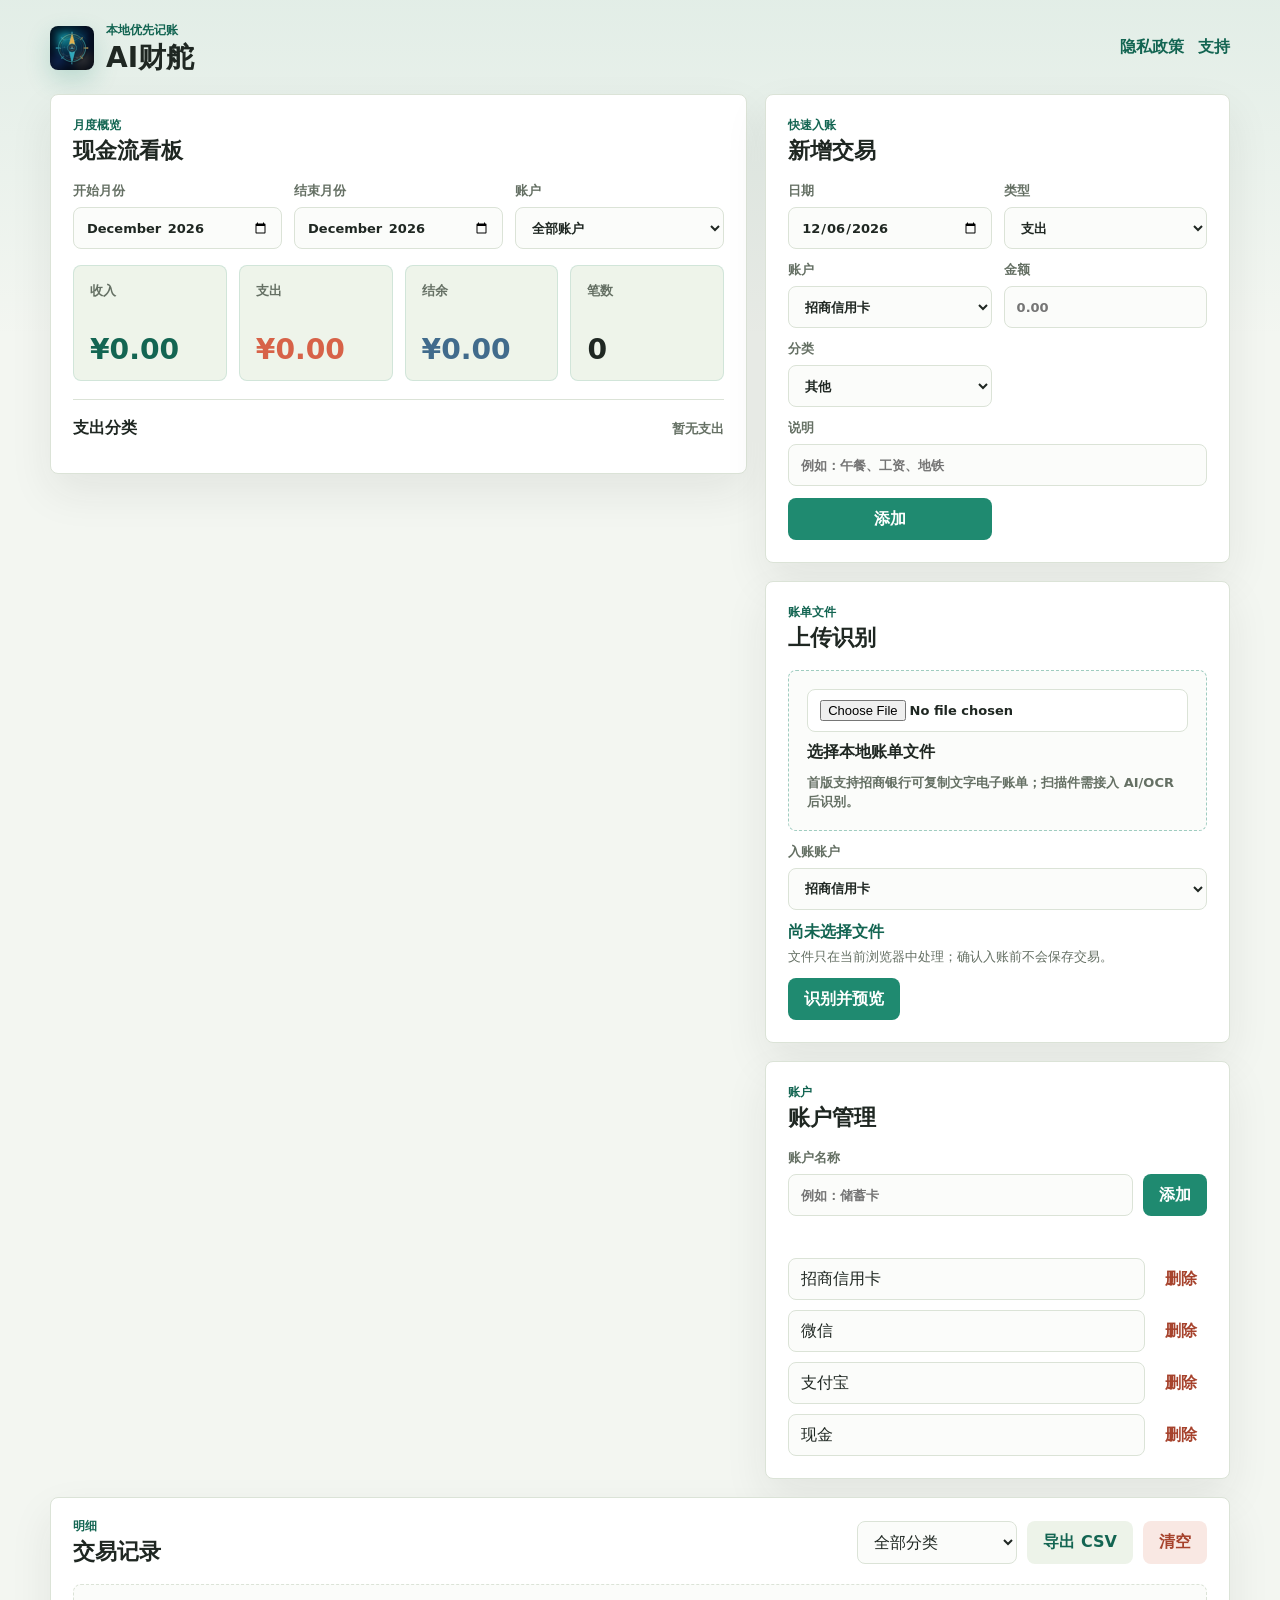
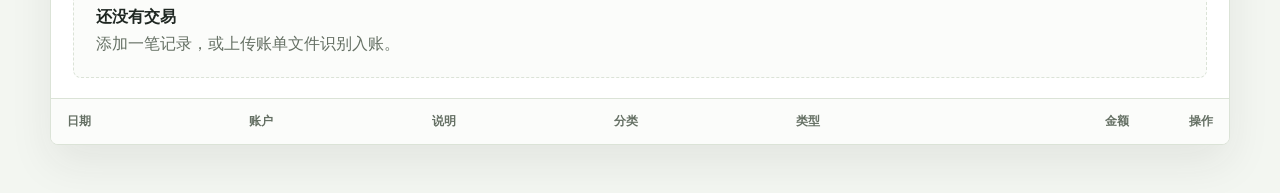
==== index.html @ 0c3d9a31 "Refine dashboard filters" ====
<!DOCTYPE html>
<html lang="zh-CN">
<head>
  <meta charset="utf-8" />
  <meta name="viewport" content="width=device-width, initial-scale=1" />
  <meta name="theme-color" content="#1f8a70" />
  <meta
    name="description"
    content="AI财舵 Web 试用版，本地优先的个人记账工具。"
  />
  <link rel="manifest" href="manifest.webmanifest" />
  <link rel="icon" href="assets/icons/icon-192.png" />
  <link rel="apple-touch-icon" href="assets/icons/icon-192.png" />
  <link rel="stylesheet" href="assets/styles.css" />
  <title>AI财舵</title>
</head>
<body>
  <div class="app-shell">
    <header class="topbar">
      <div class="brand">
        <img src="assets/icons/icon-192.png" width="44" height="44" alt="" />
        <div>
          <p class="eyebrow">本地优先记账</p>
          <h1>AI财舵</h1>
        </div>
      </div>
      <nav class="top-links" aria-label="公开页面">
        <a href="privacy.html">隐私政策</a>
        <a href="support.html">支持</a>
      </nav>
    </header>

    <main class="workspace">
      <section class="overview-panel" aria-labelledby="overview-title">
        <div class="panel-heading">
          <div>
            <p class="eyebrow">月度概览</p>
            <h2 id="overview-title">现金流看板</h2>
          </div>
        </div>

        <div class="dashboard-filters" aria-label="看板筛选">
          <label class="month-control">
            <span>开始月份</span>
            <input id="startMonthInput" type="month" />
          </label>
          <label class="month-control">
            <span>结束月份</span>
            <input id="endMonthInput" type="month" />
          </label>
          <label class="account-filter-control">
            <span>账户</span>
            <select id="accountFilterInput" aria-label="筛选账户"></select>
          </label>
        </div>

        <div class="metric-grid">
          <article class="metric metric-income">
            <span>收入</span>
            <strong id="incomeTotal">¥0.00</strong>
          </article>
          <article class="metric metric-expense">
            <span>支出</span>
            <strong id="expenseTotal">¥0.00</strong>
          </article>
          <article class="metric metric-balance">
            <span>结余</span>
            <strong id="balanceTotal">¥0.00</strong>
          </article>
          <article class="metric">
            <span>笔数</span>
            <strong id="transactionCount">0</strong>
          </article>
        </div>

        <div class="category-panel">
          <div class="section-heading">
            <h3>支出分类</h3>
            <span id="categoryHint">暂无支出</span>
          </div>
          <div id="categoryBars" class="category-bars" aria-live="polite"></div>
        </div>
      </section>

      <section class="entry-panel" aria-labelledby="entry-title">
        <div class="section-heading">
          <div>
            <p class="eyebrow">快速入账</p>
            <h2 id="entry-title">新增交易</h2>
          </div>
        </div>

        <form id="entryForm" class="entry-form">
          <label>
            <span>日期</span>
            <input id="dateInput" name="date" type="date" required />
          </label>
          <label>
            <span>类型</span>
            <select id="directionInput" name="direction" required>
              <option value="expense">支出</option>
              <option value="income">收入</option>
            </select>
          </label>
          <label>
            <span>账户</span>
            <select id="accountInput" name="account"></select>
          </label>
          <label>
            <span>金额</span>
            <input
              id="amountInput"
              name="amount"
              type="number"
              min="0.01"
              step="0.01"
              inputmode="decimal"
              placeholder="0.00"
              required
            />
          </label>
          <label>
            <span>分类</span>
            <select id="categoryInput" name="category" required></select>
          </label>
          <label class="span-2">
            <span>说明</span>
            <input
              id="descriptionInput"
              name="description"
              type="text"
              maxlength="40"
              placeholder="例如：午餐、工资、地铁"
              required
            />
          </label>
          <button class="primary-button" type="submit">添加</button>
        </form>
      </section>

      <section class="import-panel" aria-labelledby="import-title">
        <div class="section-heading">
          <div>
            <p class="eyebrow">账单文件</p>
            <h2 id="import-title">上传识别</h2>
          </div>
        </div>

        <label class="file-drop" for="fileInput">
          <input
            id="fileInput"
            type="file"
            accept=".pdf,.txt,.csv,.tsv,.ofx,.qfx,application/pdf,text/plain,text/csv"
          />
          <span class="file-drop-title">选择本地账单文件</span>
          <span class="file-drop-subtitle">首版支持招商银行可复制文字电子账单；扫描件需接入 AI/OCR 后识别。</span>
        </label>

        <label class="import-account-control">
          <span>入账账户</span>
          <select id="importAccountInput" name="importAccount"></select>
        </label>

        <div class="file-meta">
          <strong id="fileName">尚未选择文件</strong>
          <span>文件只在当前浏览器中处理；确认入账前不会保存交易。</span>
        </div>

        <div class="action-row">
          <button id="importButton" class="primary-button" type="button">识别并预览</button>
          <span id="importStatus" role="status" aria-live="polite"></span>
        </div>

        <div id="pendingPanel" class="pending-panel is-hidden">
          <div class="section-heading pending-heading">
            <div>
              <p class="eyebrow">待确认</p>
              <h3>识别结果</h3>
            </div>
            <span id="pendingCount">0 笔</span>
          </div>
          <div class="table-wrap pending-table">
            <table>
              <thead>
                <tr>
                  <th>日期</th>
                  <th>说明</th>
                  <th>分类</th>
                  <th class="amount-cell">金额</th>
                  <th class="action-cell">操作</th>
                </tr>
              </thead>
              <tbody id="pendingRows"></tbody>
            </table>
          </div>
          <div class="action-row">
            <button id="confirmImportButton" class="primary-button" type="button">确认入账</button>
            <button id="discardImportButton" class="ghost-button" type="button">放弃本次结果</button>
          </div>
        </div>
      </section>

      <section class="accounts-panel" aria-labelledby="accounts-title">
        <div class="section-heading">
          <div>
            <p class="eyebrow">账户</p>
            <h2 id="accounts-title">账户管理</h2>
          </div>
        </div>

        <form id="accountForm" class="account-form">
          <label>
            <span>账户名称</span>
            <input
              id="accountNameInput"
              name="accountName"
              type="text"
              maxlength="24"
              placeholder="例如：储蓄卡"
            />
          </label>
          <button class="primary-button" type="submit">添加</button>
        </form>

        <p id="accountStatus" class="inline-status" role="status" aria-live="polite"></p>
        <div id="accountList" class="account-list"></div>
      </section>

      <section class="transactions-panel" aria-labelledby="transactions-title">
        <div class="section-heading transactions-heading">
          <div>
            <p class="eyebrow">明细</p>
            <h2 id="transactions-title">交易记录</h2>
          </div>
          <div class="toolbar">
            <select id="categoryFilter" aria-label="筛选分类"></select>
            <button id="exportButton" class="ghost-button" type="button">导出 CSV</button>
            <button id="clearButton" class="danger-button" type="button">清空</button>
          </div>
        </div>
        <div id="emptyState" class="empty-state">
          <strong>还没有交易</strong>
          <span>添加一笔记录，或上传账单文件识别入账。</span>
        </div>
        <div class="table-wrap">
          <table>
            <thead>
              <tr>
                <th>日期</th>
                <th>账户</th>
                <th>说明</th>
                <th>分类</th>
                <th>类型</th>
                <th class="amount-cell">金额</th>
                <th class="action-cell">操作</th>
              </tr>
            </thead>
            <tbody id="transactionRows"></tbody>
          </table>
        </div>
      </section>
    </main>
  </div>

  <script type="module" src="assets/app.js"></script>
</body>
</html>
---- assets/styles.css ----
:root {
  color-scheme: light;
  --bg: #f3f6f1;
  --surface: #ffffff;
  --surface-strong: #eef4ea;
  --ink: #1f2722;
  --muted: #657064;
  --line: #dbe3d7;
  --green: #1f8a70;
  --green-dark: #136552;
  --coral: #d76248;
  --amber: #f2b84b;
  --blue: #416b8c;
  --shadow: 0 18px 44px rgba(32, 42, 37, 0.08);
}

* {
  box-sizing: border-box;
}

body {
  margin: 0;
  min-width: 320px;
  font-family:
    Inter, ui-sans-serif, system-ui, -apple-system, BlinkMacSystemFont,
    "Segoe UI", sans-serif;
  color: var(--ink);
  background:
    linear-gradient(180deg, rgba(31, 138, 112, 0.08), transparent 340px),
    var(--bg);
}

button,
input,
select,
textarea {
  font: inherit;
}

button {
  min-height: 42px;
  border: 0;
  border-radius: 8px;
  padding: 0 16px;
  cursor: pointer;
  font-weight: 700;
}

button:disabled {
  cursor: not-allowed;
  opacity: 0.58;
}

button:focus-visible,
input:focus-visible,
select:focus-visible,
textarea:focus-visible,
a:focus-visible {
  outline: 3px solid rgba(31, 138, 112, 0.28);
  outline-offset: 2px;
}

a {
  color: var(--green-dark);
  font-weight: 700;
  text-decoration: none;
}

a:hover {
  text-decoration: underline;
}

.app-shell {
  width: min(1180px, calc(100% - 32px));
  margin: 0 auto;
  padding: 22px 0 48px;
}

.topbar {
  display: flex;
  align-items: center;
  justify-content: space-between;
  gap: 20px;
  margin-bottom: 20px;
}

.brand {
  display: flex;
  align-items: center;
  gap: 12px;
}

.brand img {
  border-radius: 8px;
  box-shadow: 0 10px 24px rgba(31, 138, 112, 0.22);
}

.brand h1,
.panel-heading h2,
.section-heading h2,
.section-heading h3 {
  margin: 0;
  letter-spacing: 0;
}

.brand h1 {
  font-size: 28px;
  line-height: 1.1;
}

.eyebrow {
  margin: 0 0 4px;
  color: var(--green-dark);
  font-size: 12px;
  font-weight: 800;
  letter-spacing: 0;
}

.top-links {
  display: flex;
  gap: 14px;
  align-items: center;
  white-space: nowrap;
}

.workspace {
  display: grid;
  grid-template-columns: minmax(0, 1.2fr) minmax(320px, 0.8fr);
  gap: 18px;
  align-items: start;
}

.overview-panel,
.entry-panel,
.import-panel,
.transactions-panel {
  background: var(--surface);
  border: 1px solid var(--line);
  border-radius: 8px;
  box-shadow: var(--shadow);
}

.overview-panel,
.entry-panel,
.import-panel {
  padding: 22px;
}

.overview-panel {
  grid-column: 1;
}

.entry-panel {
  grid-column: 2;
}

.import-panel {
  grid-column: 2;
}

.accounts-panel {
  grid-column: 2;
  padding: 22px;
  background: var(--surface);
  border: 1px solid var(--line);
  border-radius: 8px;
  box-shadow: var(--shadow);
}

.transactions-panel {
  grid-column: 1 / -1;
  overflow: hidden;
}

.panel-heading,
.section-heading,
.transactions-heading {
  display: flex;
  align-items: center;
  justify-content: space-between;
  gap: 16px;
  margin-bottom: 18px;
}

.panel-heading h2,
.section-heading h2 {
  font-size: 22px;
  line-height: 1.2;
}

.section-heading h3 {
  font-size: 16px;
}

.month-control,
label {
  display: grid;
  gap: 7px;
  color: var(--muted);
  font-size: 13px;
  font-weight: 700;
}

input,
select,
textarea {
  width: 100%;
  min-height: 42px;
  border: 1px solid var(--line);
  border-radius: 8px;
  background: #fbfcfa;
  color: var(--ink);
  padding: 10px 12px;
}

.dashboard-filters {
  display: grid;
  grid-template-columns: repeat(3, minmax(0, 1fr));
  gap: 12px;
  margin-bottom: 16px;
}

.account-filter-control {
  display: grid;
  gap: 7px;
  color: var(--muted);
  font-size: 13px;
  font-weight: 700;
}

textarea {
  min-height: 168px;
  resize: vertical;
  line-height: 1.6;
}

.file-drop {
  display: grid;
  gap: 10px;
  padding: 18px;
  border: 1px dashed rgba(31, 138, 112, 0.42);
  border-radius: 8px;
  background: #fbfcfa;
}

.file-drop input {
  background: #ffffff;
}

.file-drop-title {
  color: var(--ink);
  font-size: 16px;
  font-weight: 800;
}

.file-drop-subtitle,
.file-meta span {
  color: var(--muted);
  font-size: 13px;
  line-height: 1.5;
}

.file-meta {
  display: grid;
  gap: 4px;
  margin-top: 12px;
}

.file-meta strong {
  color: var(--green-dark);
  overflow-wrap: anywhere;
}

.import-account-control {
  margin-top: 12px;
}

.metric-grid {
  display: grid;
  grid-template-columns: repeat(4, minmax(0, 1fr));
  gap: 12px;
}

.metric {
  min-height: 116px;
  display: grid;
  align-content: space-between;
  gap: 16px;
  padding: 16px;
  border-radius: 8px;
  background: var(--surface-strong);
  border: 1px solid rgba(31, 138, 112, 0.14);
}

.metric span {
  color: var(--muted);
  font-size: 13px;
  font-weight: 800;
}

.metric strong {
  font-size: clamp(20px, 2.2vw, 30px);
  line-height: 1.05;
  letter-spacing: 0;
  overflow-wrap: anywhere;
}

.metric-income strong {
  color: var(--green-dark);
}

.metric-expense strong {
  color: var(--coral);
}

.metric-balance strong {
  color: var(--blue);
}

.category-panel {
  margin-top: 18px;
  padding-top: 18px;
  border-top: 1px solid var(--line);
}

.category-panel .section-heading {
  margin-bottom: 12px;
}

#categoryHint {
  color: var(--muted);
  font-size: 13px;
  font-weight: 700;
}

.category-bars {
  display: grid;
  gap: 10px;
}

.category-bar {
  display: grid;
  grid-template-columns: 72px minmax(120px, 1fr) 92px;
  gap: 10px;
  align-items: center;
  min-height: 28px;
  font-size: 13px;
}

.bar-track {
  height: 10px;
  overflow: hidden;
  border-radius: 999px;
  background: #e6ece2;
}

.bar-fill {
  height: 100%;
  border-radius: inherit;
  background: linear-gradient(90deg, var(--green), var(--amber));
}

.bar-amount {
  color: var(--muted);
  text-align: right;
  font-variant-numeric: tabular-nums;
}

.entry-form {
  display: grid;
  grid-template-columns: repeat(2, minmax(0, 1fr));
  gap: 12px;
}

.span-2 {
  grid-column: span 2;
}

.primary-button {
  background: var(--green);
  color: #ffffff;
}

.primary-button:hover {
  background: var(--green-dark);
}

.ghost-button {
  background: #edf3e9;
  color: var(--green-dark);
}

.ghost-button:hover {
  background: #dfeadb;
}

.danger-button {
  background: #f9e8e3;
  color: #a6422c;
}

.danger-button:hover {
  background: #f2d6cd;
}

.entry-form .primary-button {
  align-self: end;
}

.account-form {
  display: grid;
  grid-template-columns: minmax(0, 1fr) auto;
  gap: 10px;
  align-items: end;
}

.inline-status {
  min-height: 20px;
  margin: 10px 0 0;
  color: var(--muted);
  font-size: 13px;
  font-weight: 700;
}

.account-list {
  display: grid;
  gap: 10px;
  margin-top: 12px;
}

.account-row {
  display: grid;
  grid-template-columns: minmax(0, 1fr) auto;
  gap: 10px;
  align-items: center;
}

.action-row {
  display: flex;
  align-items: center;
  gap: 12px;
  margin-top: 12px;
}

#importStatus {
  min-height: 22px;
  color: var(--muted);
  font-size: 13px;
  font-weight: 700;
}

.pending-panel {
  margin-top: 18px;
  padding-top: 18px;
  border-top: 1px solid var(--line);
}

.pending-heading {
  margin-bottom: 10px;
}

#pendingCount {
  color: var(--muted);
  font-size: 13px;
  font-weight: 800;
}

.pending-table {
  border: 1px solid var(--line);
  border-radius: 8px;
}

.pending-table table {
  min-width: 0;
}

.pending-table th,
.pending-table td {
  padding: 10px 8px;
  font-size: 13px;
}

.pending-table .action-cell {
  width: 58px;
}

.compact-select {
  min-height: 34px;
  padding: 6px 8px;
}

.transactions-heading {
  padding: 20px 22px 0;
}

.toolbar {
  display: flex;
  flex-wrap: wrap;
  justify-content: flex-end;
  gap: 10px;
}

.toolbar select {
  width: 160px;
}

.table-wrap {
  width: 100%;
  overflow-x: auto;
}

table {
  width: 100%;
  min-width: 860px;
  border-collapse: collapse;
}

th,
td {
  padding: 14px 16px;
  border-top: 1px solid var(--line);
  text-align: left;
  vertical-align: middle;
}

th {
  color: var(--muted);
  background: #fbfcfa;
  font-size: 12px;
  font-weight: 800;
}

td {
  font-size: 14px;
}

.amount-cell {
  text-align: right;
  font-variant-numeric: tabular-nums;
}

.action-cell {
  width: 84px;
  text-align: right;
}

.income-text {
  color: var(--green-dark);
  font-weight: 800;
}

.expense-text {
  color: var(--coral);
  font-weight: 800;
}

.tag {
  display: inline-flex;
  min-width: 48px;
  justify-content: center;
  border-radius: 999px;
  background: #eef4ea;
  padding: 4px 9px;
  color: var(--green-dark);
  font-size: 12px;
  font-weight: 800;
}

.delete-button {
  min-height: 32px;
  padding: 0 10px;
  background: transparent;
  color: #a6422c;
}

.delete-button:hover {
  background: #f9e8e3;
}

.empty-state {
  display: grid;
  gap: 6px;
  margin: 0 22px 20px;
  padding: 22px;
  border: 1px dashed var(--line);
  border-radius: 8px;
  color: var(--muted);
  background: #fbfcfa;
}

.empty-state strong {
  color: var(--ink);
}

.is-hidden {
  display: none !important;
}

@media (max-width: 920px) {
  .workspace {
    grid-template-columns: 1fr;
  }

  .overview-panel,
  .entry-panel,
  .import-panel,
  .accounts-panel,
  .transactions-panel {
    grid-column: 1;
  }

  .metric-grid {
    grid-template-columns: repeat(2, minmax(0, 1fr));
  }
}

@media (max-width: 640px) {
  .app-shell {
    width: min(100% - 20px, 1180px);
    padding-top: 14px;
  }

  .topbar,
  .panel-heading,
  .section-heading,
  .transactions-heading,
  .action-row {
    align-items: stretch;
    flex-direction: column;
  }

  .top-links,
  .toolbar {
    justify-content: flex-start;
  }

  .toolbar select {
    width: 100%;
  }

  .overview-panel,
  .entry-panel,
  .import-panel {
    padding: 18px;
  }

  .metric-grid,
  .dashboard-filters,
  .entry-form,
  .account-form,
  .account-row {
    grid-template-columns: 1fr;
  }

  .span-2 {
    grid-column: span 1;
  }

  .category-bar {
    grid-template-columns: 64px minmax(84px, 1fr);
  }

  .bar-amount {
    grid-column: 2;
    text-align: left;
  }

  .table-wrap {
    overflow: visible;
  }

  table,
  tbody,
  tr,
  td {
    display: block;
    width: 100%;
  }

  table {
    min-width: 0;
  }

  thead {
    display: none;
  }

  tr {
    display: grid;
    grid-template-columns: 1fr;
    gap: 8px;
    padding: 14px 18px;
    border-top: 1px solid var(--line);
  }

  td {
    display: flex;
    justify-content: space-between;
    gap: 14px;
    border-top: 0;
    padding: 0;
  }

  td::before {
    content: attr(data-label);
    flex: 0 0 48px;
    color: var(--muted);
    font-size: 12px;
    font-weight: 800;
  }

  .amount-cell,
  .action-cell {
    width: 100%;
    text-align: right;
  }
}
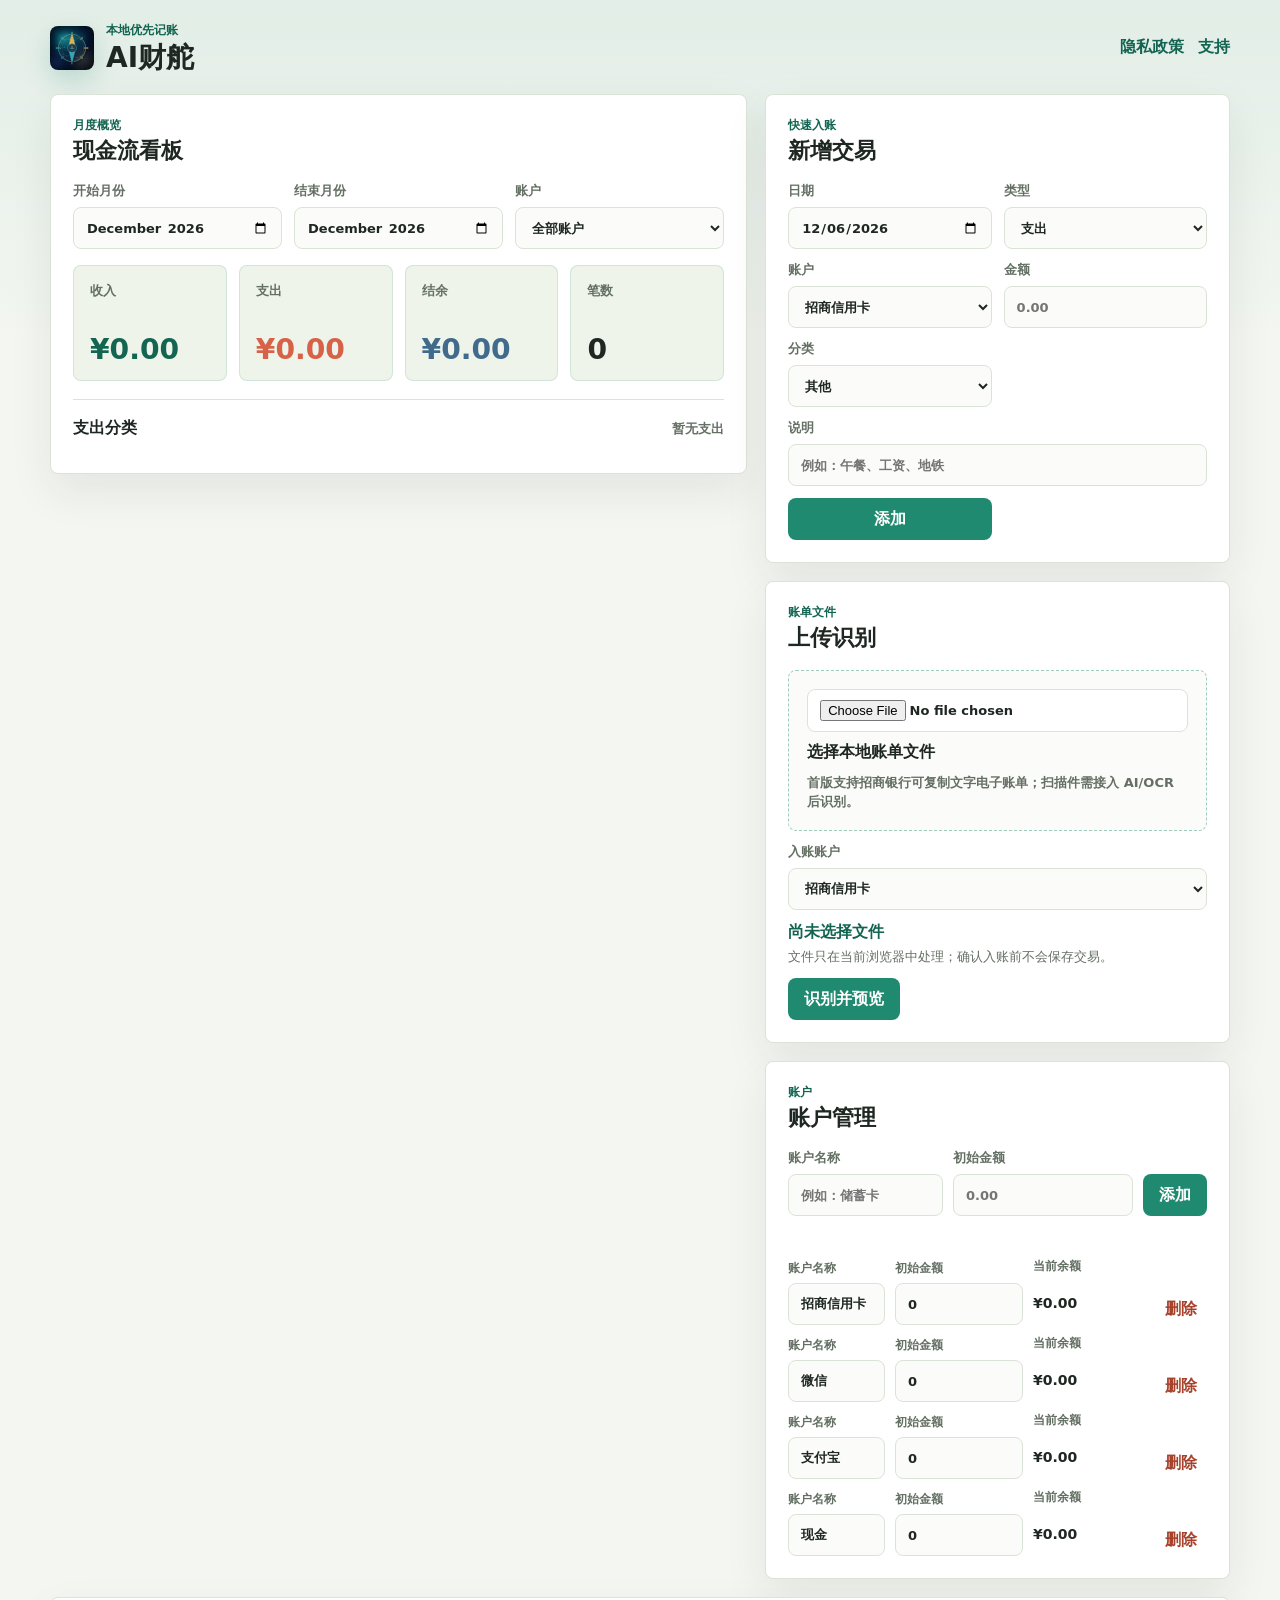
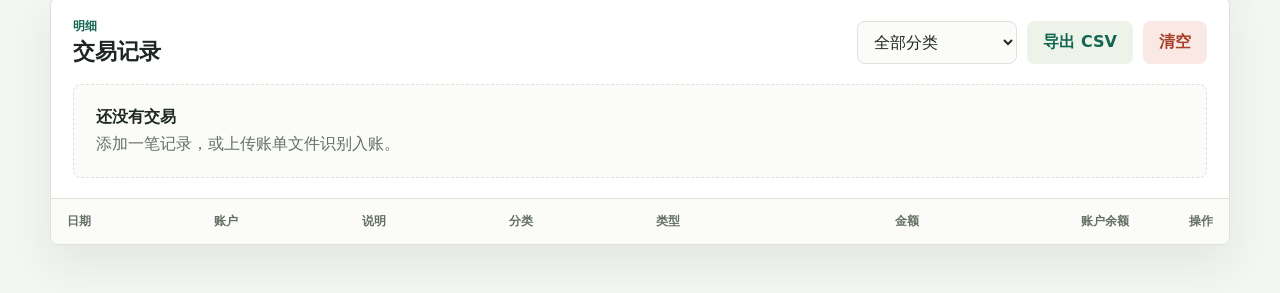
==== commit 929e257f: "Add account opening balances and row balances" ====
--- a/index.html
+++ b/index.html
@@ -219,6 +219,17 @@
               placeholder="例如：储蓄卡"
             />
           </label>
+          <label>
+            <span>初始金额</span>
+            <input
+              id="accountOpeningBalanceInput"
+              name="accountOpeningBalance"
+              type="number"
+              step="0.01"
+              inputmode="decimal"
+              placeholder="0.00"
+            />
+          </label>
           <button class="primary-button" type="submit">添加</button>
         </form>
 
@@ -252,6 +263,7 @@
                 <th>分类</th>
                 <th>类型</th>
                 <th class="amount-cell">金额</th>
+                <th class="amount-cell">账户余额</th>
                 <th class="action-cell">操作</th>
               </tr>
             </thead>
--- a/assets/styles.css
+++ b/assets/styles.css
@@ -409,7 +409,7 @@
 
 .account-form {
   display: grid;
-  grid-template-columns: minmax(0, 1fr) auto;
+  grid-template-columns: minmax(0, 1fr) minmax(128px, 180px) auto;
   gap: 10px;
   align-items: end;
 }
@@ -430,9 +430,32 @@
 
 .account-row {
   display: grid;
-  grid-template-columns: minmax(0, 1fr) auto;
+  grid-template-columns: minmax(0, 1.2fr) minmax(128px, 0.7fr) minmax(112px, 0.6fr) auto;
   gap: 10px;
+  align-items: end;
+}
+
+.account-row-field,
+.account-balance {
+  display: grid;
+  gap: 6px;
+  min-width: 0;
+}
+
+.account-row-field span,
+.account-balance span {
+  color: var(--muted);
+  font-size: 12px;
+  font-weight: 800;
+}
+
+.account-balance strong {
+  min-height: 44px;
+  display: flex;
   align-items: center;
+  color: var(--text);
+  font-size: 14px;
+  white-space: nowrap;
 }
 
 .action-row {
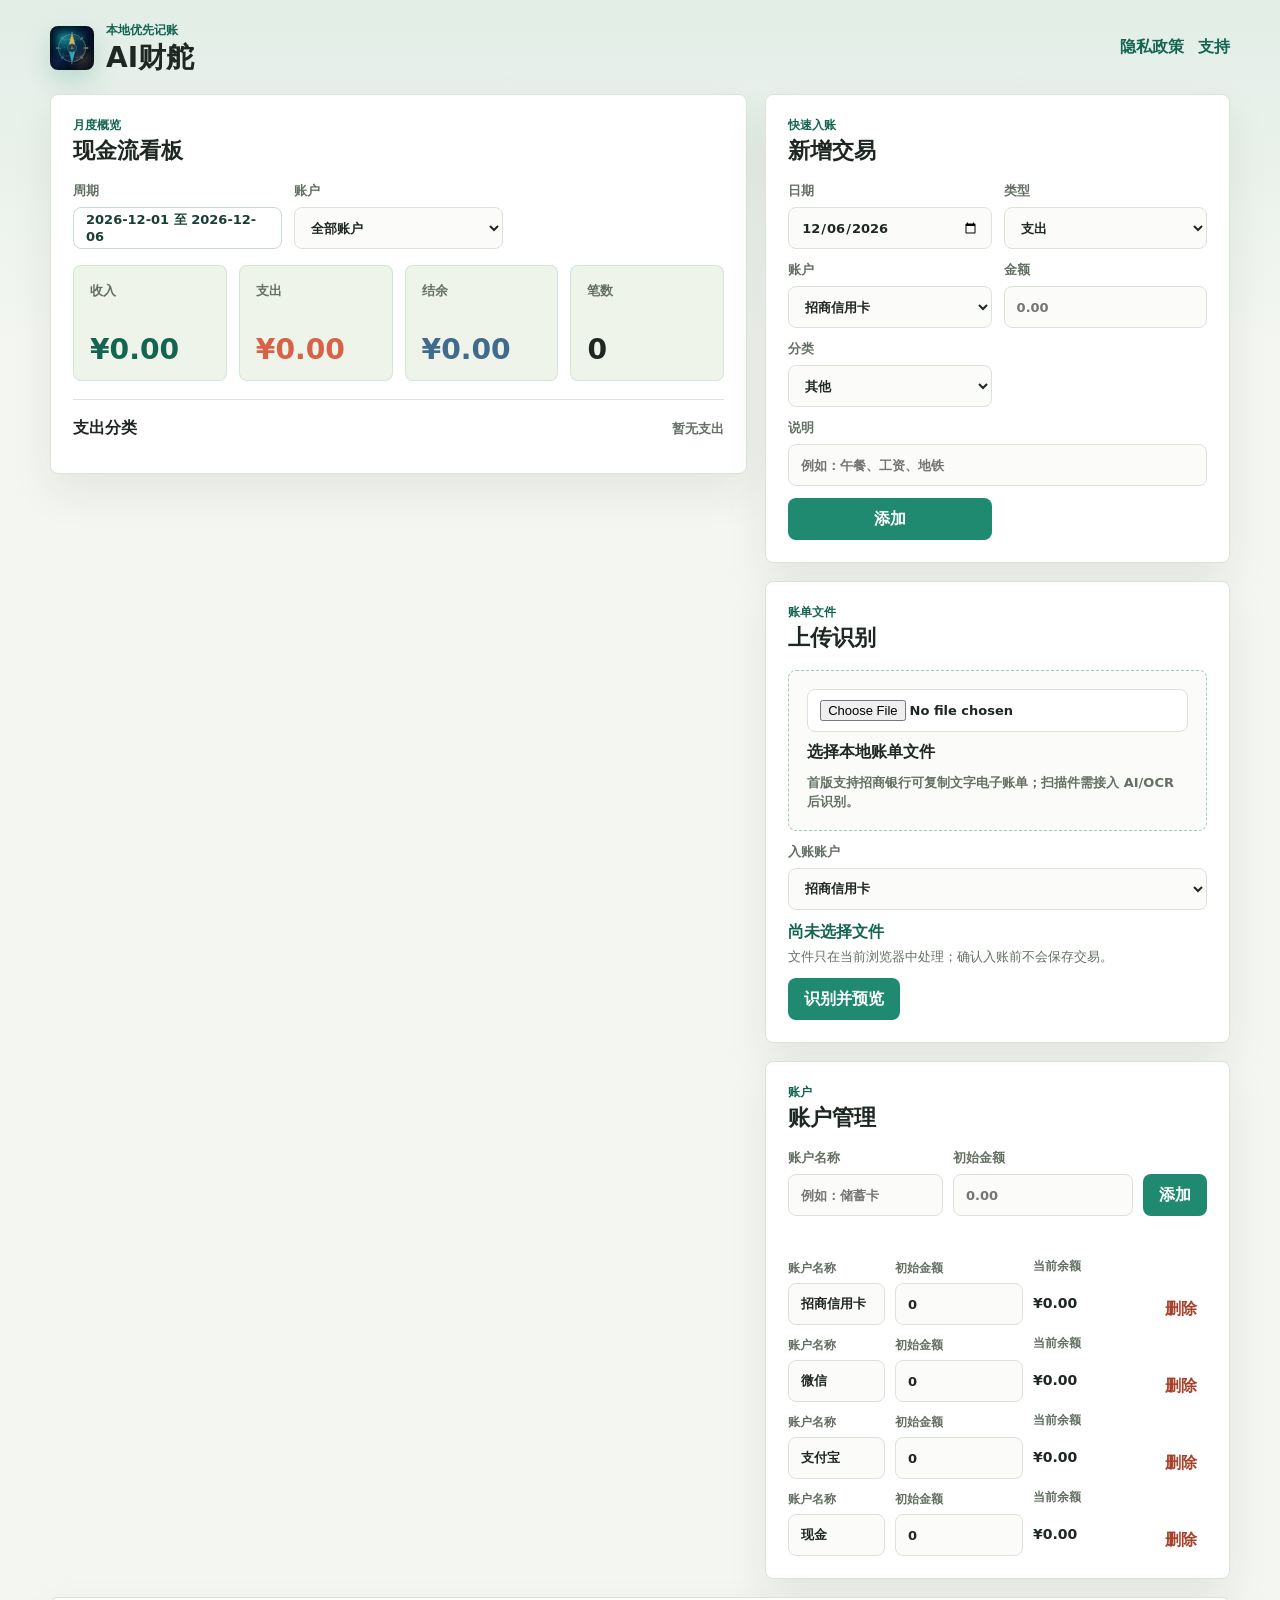
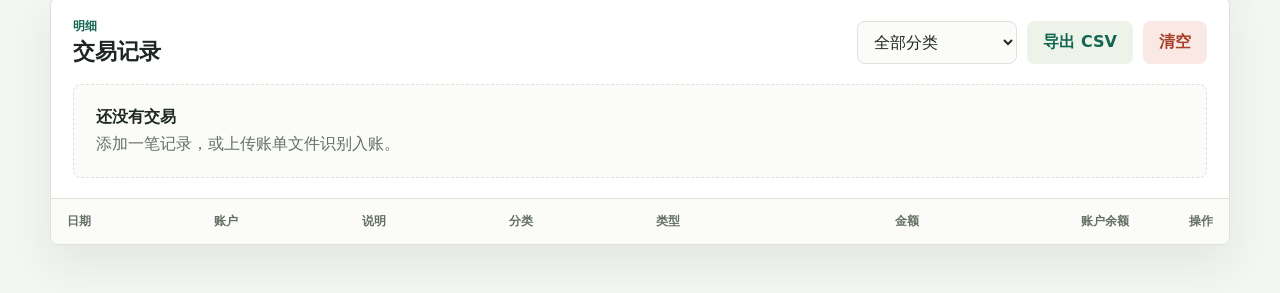
==== commit 9b658e7a: "Replace month filters with date range picker" ====
--- a/index.html
+++ b/index.html
@@ -40,14 +40,27 @@
         </div>
 
         <div class="dashboard-filters" aria-label="看板筛选">
-          <label class="month-control">
-            <span>开始月份</span>
-            <input id="startMonthInput" type="month" />
-          </label>
-          <label class="month-control">
-            <span>结束月份</span>
-            <input id="endMonthInput" type="month" />
-          </label>
+          <div class="date-range-control">
+            <span>周期</span>
+            <button id="dateRangeButton" class="date-range-button" type="button" aria-expanded="false">
+              <span id="dateRangeLabel">选择周期</span>
+            </button>
+            <div id="dateRangePanel" class="date-range-panel is-hidden">
+              <div class="calendar-toolbar">
+                <button id="prevCalendarMonthButton" class="icon-button" type="button" aria-label="上个月">
+                  &lsaquo;
+                </button>
+                <strong id="calendarMonthLabel"></strong>
+                <button id="nextCalendarMonthButton" class="icon-button" type="button" aria-label="下个月">
+                  &rsaquo;
+                </button>
+              </div>
+              <div class="calendar-weekdays" aria-hidden="true">
+                <span>一</span><span>二</span><span>三</span><span>四</span><span>五</span><span>六</span><span>日</span>
+              </div>
+              <div id="calendarDays" class="calendar-days"></div>
+            </div>
+          </div>
           <label class="account-filter-control">
             <span>账户</span>
             <select id="accountFilterInput" aria-label="筛选账户"></select>
@@ -161,6 +174,17 @@
           <select id="importAccountInput" name="importAccount"></select>
         </label>
 
+        <div id="detectedAccountPanel" class="detected-account-panel is-hidden">
+          <div>
+            <strong id="detectedAccountTitle">未识别到账户</strong>
+            <span id="detectedAccountDetail"></span>
+          </div>
+          <label id="addDetectedAccountControl" class="detected-account-choice">
+            <input id="addDetectedAccountInput" type="checkbox" checked />
+            <span>新增该账户并导入</span>
+          </label>
+        </div>
+
         <div class="file-meta">
           <strong id="fileName">尚未选择文件</strong>
           <span>文件只在当前浏览器中处理；确认入账前不会保存交易。</span>
--- a/assets/styles.css
+++ b/assets/styles.css
@@ -192,7 +192,7 @@
   font-size: 16px;
 }
 
-.month-control,
+.date-range-control,
 label {
   display: grid;
   gap: 7px;
@@ -273,6 +273,113 @@
 
 .import-account-control {
   margin-top: 12px;
+}
+
+.date-range-control {
+  position: relative;
+  gap: 6px;
+}
+
+.date-range-button {
+  height: 42px;
+  border: 1px solid #c9d8d2;
+  border-radius: 8px;
+  background: #fff;
+  color: #173f35;
+  padding: 0 12px;
+  text-align: left;
+}
+
+.date-range-panel {
+  position: absolute;
+  top: calc(100% + 6px);
+  left: 0;
+  z-index: 20;
+  width: min(320px, 88vw);
+  padding: 12px;
+  border: 1px solid #c9d8d2;
+  border-radius: 8px;
+  background: #fff;
+  box-shadow: 0 18px 40px rgba(24, 57, 47, 0.14);
+}
+
+.calendar-toolbar,
+.calendar-weekdays,
+.calendar-days {
+  display: grid;
+  grid-template-columns: repeat(7, 1fr);
+  gap: 4px;
+}
+
+.calendar-toolbar {
+  grid-template-columns: 36px 1fr 36px;
+  align-items: center;
+  margin-bottom: 10px;
+}
+
+.calendar-toolbar strong {
+  text-align: center;
+}
+
+.calendar-weekdays {
+  color: #697c76;
+  font-size: 0.78rem;
+  margin-bottom: 4px;
+  text-align: center;
+}
+
+.calendar-day {
+  aspect-ratio: 1;
+  border: 0;
+  border-radius: 6px;
+  background: #f4f7f6;
+  color: #173f35;
+}
+
+.calendar-day:disabled {
+  background: transparent;
+}
+
+.calendar-day.is-in-range {
+  background: #dff1eb;
+}
+
+.calendar-day.is-selected {
+  background: #1f8a70;
+  color: #fff;
+}
+
+.detected-account-panel {
+  display: flex;
+  align-items: center;
+  justify-content: space-between;
+  gap: 12px;
+  padding: 10px 12px;
+  border: 1px solid #c8ddd5;
+  border-radius: 8px;
+  background: #f4fbf8;
+}
+
+.detected-account-panel strong,
+.detected-account-panel span {
+  display: block;
+}
+
+.detected-account-panel strong {
+  color: #153f34;
+  font-size: 0.95rem;
+}
+
+.detected-account-panel span {
+  color: #52645f;
+  font-size: 0.82rem;
+}
+
+.detected-account-choice {
+  display: inline-flex;
+  align-items: center;
+  gap: 6px;
+  white-space: nowrap;
 }
 
 .metric-grid {
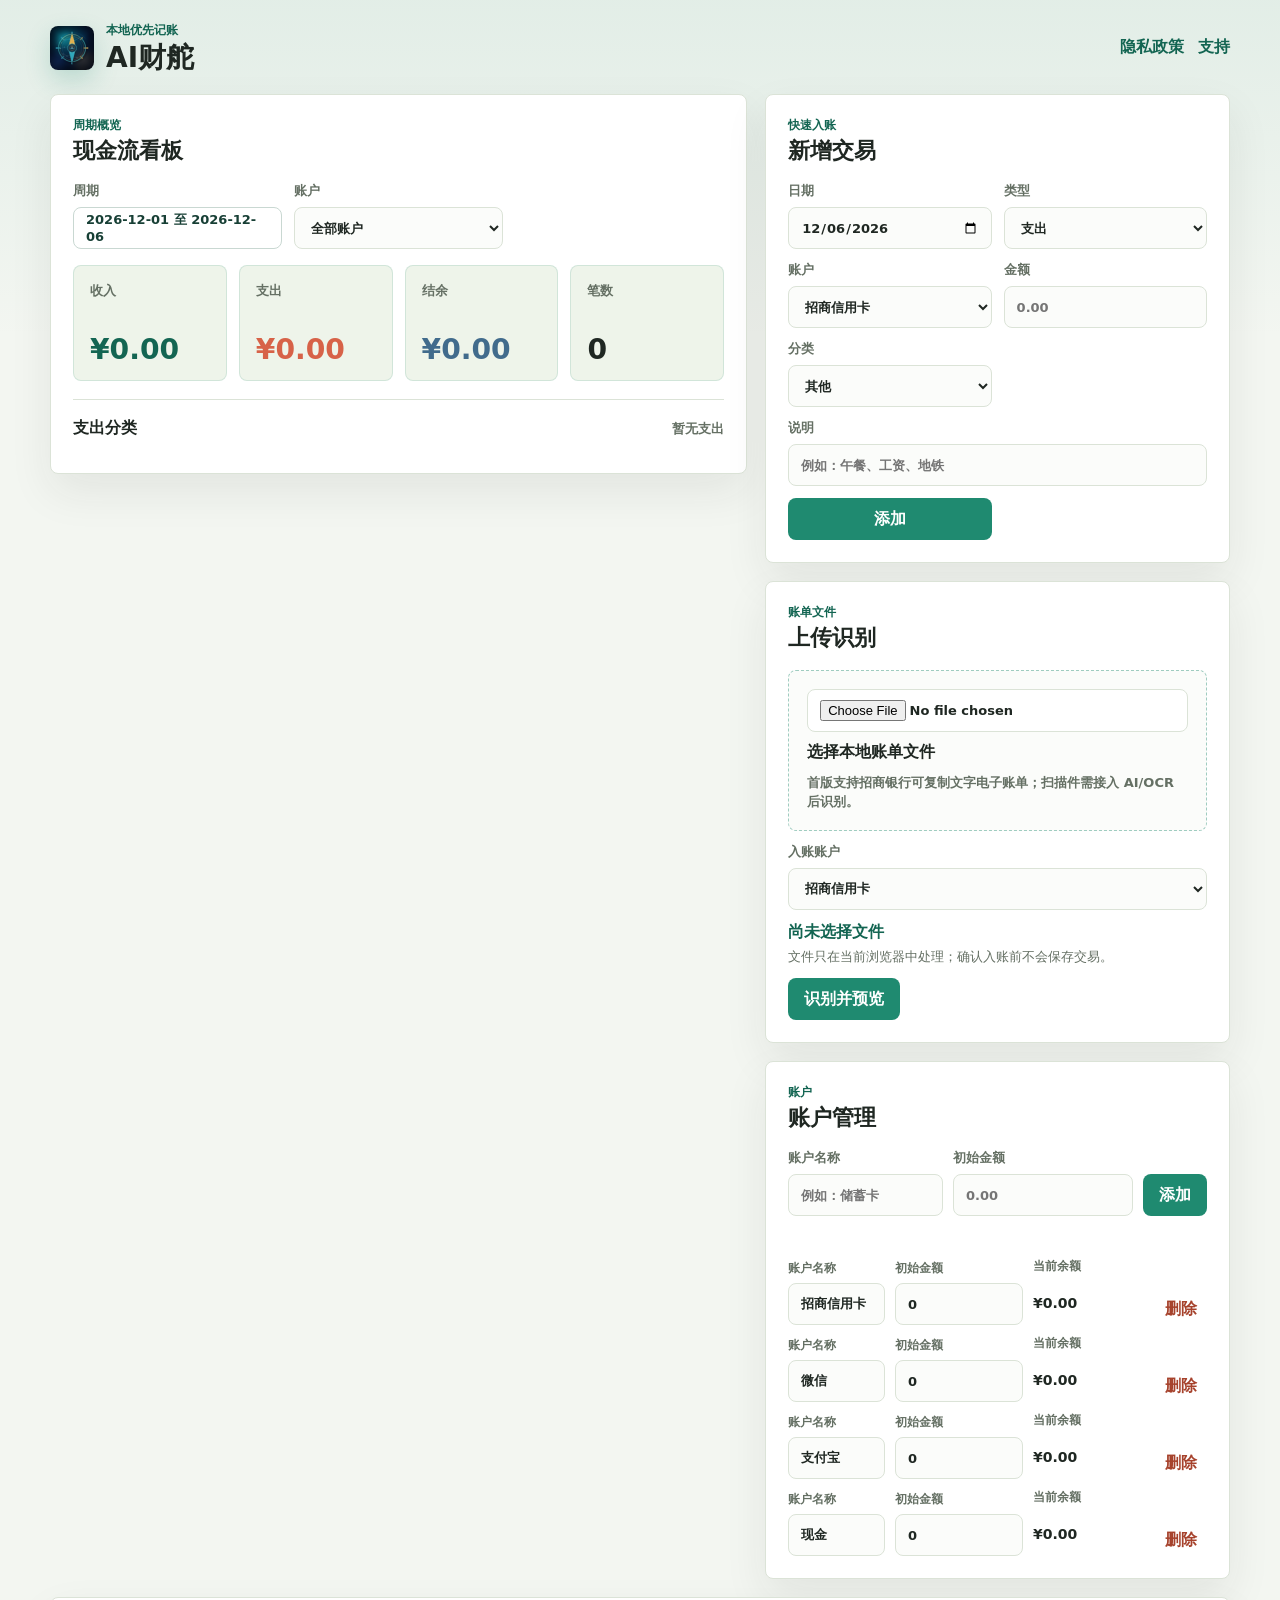
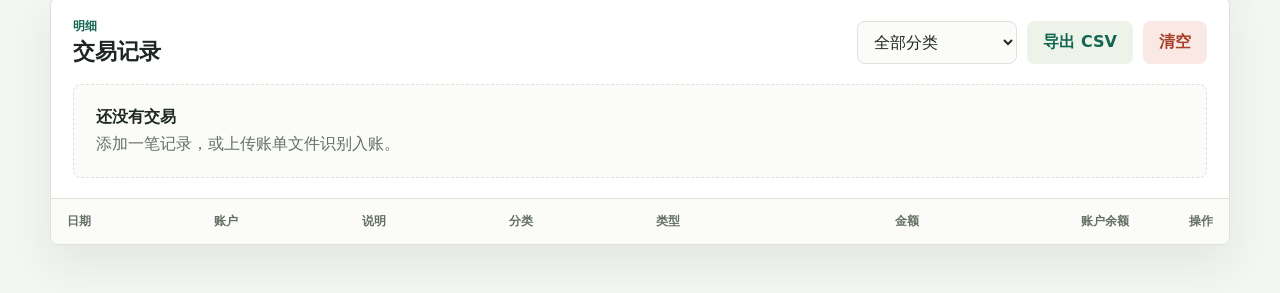
==== commit f58ff22c: "Address account detection review fixes" ====
--- a/index.html
+++ b/index.html
@@ -34,7 +34,7 @@
       <section class="overview-panel" aria-labelledby="overview-title">
         <div class="panel-heading">
           <div>
-            <p class="eyebrow">月度概览</p>
+            <p class="eyebrow">周期概览</p>
             <h2 id="overview-title">现金流看板</h2>
           </div>
         </div>
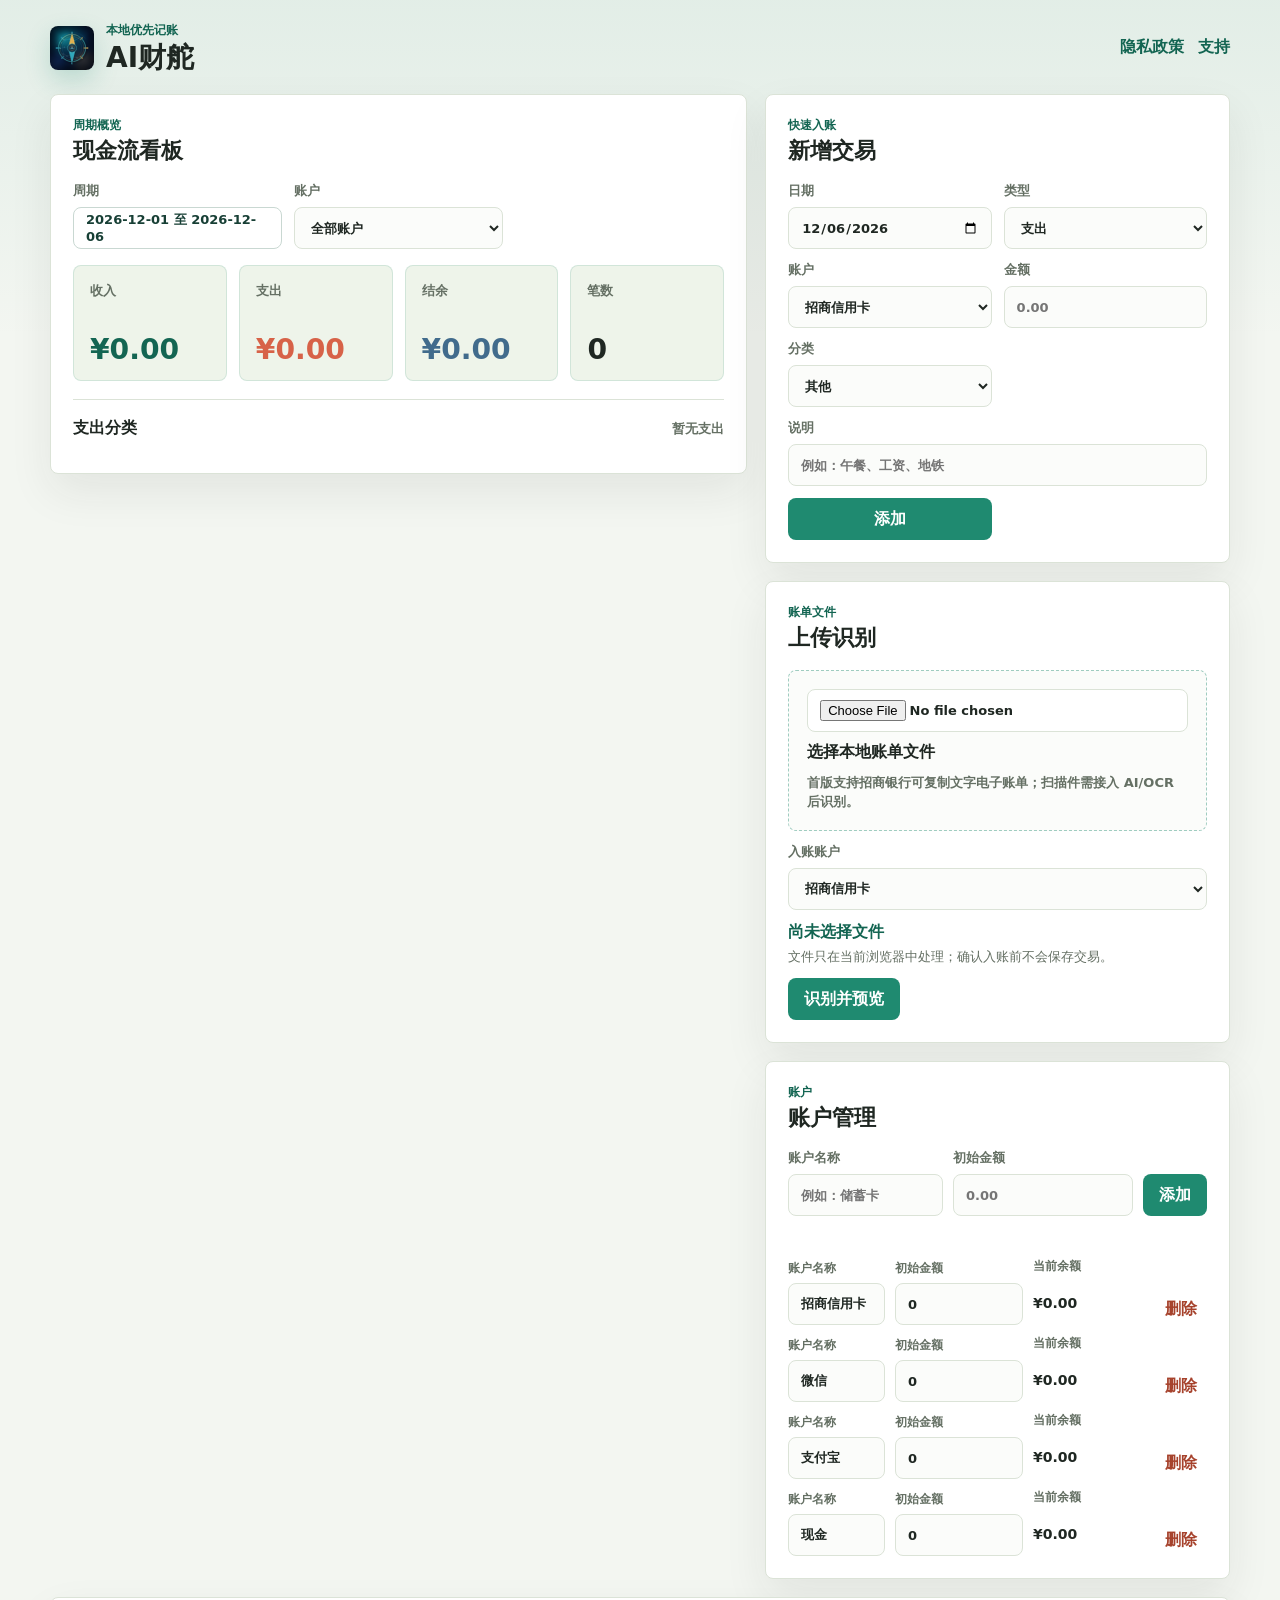
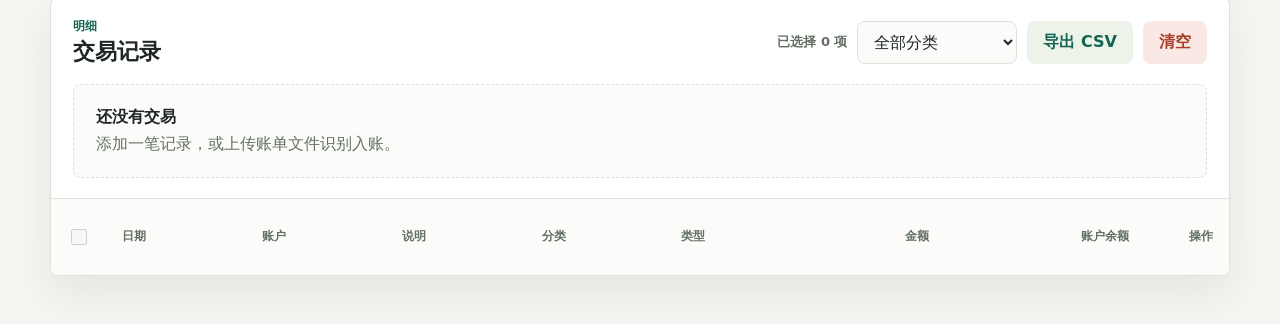
==== commit 613c762e: "Add transaction selection and transfer tagging" ====
--- a/index.html
+++ b/index.html
@@ -268,6 +268,7 @@
             <h2 id="transactions-title">交易记录</h2>
           </div>
           <div class="toolbar">
+            <span id="selectedTransactionCount" class="selection-count" aria-live="polite">已选择 0 项</span>
             <select id="categoryFilter" aria-label="筛选分类"></select>
             <button id="exportButton" class="ghost-button" type="button">导出 CSV</button>
             <button id="clearButton" class="danger-button" type="button">清空</button>
@@ -281,6 +282,13 @@
           <table>
             <thead>
               <tr>
+                <th class="select-cell">
+                  <input
+                    id="selectVisibleTransactionsInput"
+                    type="checkbox"
+                    aria-label="选择当前可见流水"
+                  />
+                </th>
                 <th>日期</th>
                 <th>账户</th>
                 <th>说明</th>
--- a/assets/styles.css
+++ b/assets/styles.css
@@ -295,7 +295,8 @@
   top: calc(100% + 6px);
   left: 0;
   z-index: 20;
-  width: min(320px, 88vw);
+  box-sizing: border-box;
+  width: min(320px, calc(100vw - 32px));
   padding: 12px;
   border: 1px solid #c9d8d2;
   border-radius: 8px;
@@ -307,8 +308,10 @@
 .calendar-weekdays,
 .calendar-days {
   display: grid;
-  grid-template-columns: repeat(7, 1fr);
+  grid-template-columns: repeat(7, minmax(0, 1fr));
   gap: 4px;
+  width: 100%;
+  box-sizing: border-box;
 }
 
 .calendar-toolbar {
@@ -328,7 +331,17 @@
   text-align: center;
 }
 
+.calendar-weekdays span {
+  min-width: 0;
+}
+
 .calendar-day {
+  display: flex;
+  align-items: center;
+  justify-content: center;
+  box-sizing: border-box;
+  width: 100%;
+  min-width: 0;
   aspect-ratio: 1;
   border: 0;
   border-radius: 6px;
@@ -634,6 +647,15 @@
   width: 160px;
 }
 
+.selection-count {
+  display: inline-flex;
+  min-height: 36px;
+  align-items: center;
+  color: var(--muted);
+  font-size: 13px;
+  font-weight: 800;
+}
+
 .table-wrap {
   width: 100%;
   overflow-x: auto;
@@ -641,7 +663,7 @@
 
 table {
   width: 100%;
-  min-width: 860px;
+  min-width: 940px;
   border-collapse: collapse;
 }
 
@@ -669,6 +691,17 @@
   font-variant-numeric: tabular-nums;
 }
 
+.select-cell {
+  width: 44px;
+  text-align: center;
+}
+
+.select-cell input {
+  width: 16px;
+  height: 16px;
+  accent-color: var(--green-dark);
+}
+
 .action-cell {
   width: 84px;
   text-align: right;
@@ -681,6 +714,11 @@
 
 .expense-text {
   color: var(--coral);
+  font-weight: 800;
+}
+
+.transfer-text {
+  color: #69716d;
   font-weight: 800;
 }
 
@@ -696,6 +734,22 @@
   font-weight: 800;
 }
 
+.type-tag {
+  display: inline-flex;
+  min-width: 48px;
+  justify-content: center;
+  border-radius: 999px;
+  padding: 4px 9px;
+  font-size: 12px;
+  font-weight: 800;
+}
+
+.tag.transfer-tag,
+.type-tag.transfer-tag {
+  background: #ecefed;
+  color: #66706a;
+}
+
 .delete-button {
   min-height: 32px;
   padding: 0 10px;
@@ -768,6 +822,10 @@
     width: 100%;
   }
 
+  .selection-count {
+    min-height: 0;
+  }
+
   .overview-panel,
   .entry-panel,
   .import-panel {
@@ -840,8 +898,13 @@
   }
 
   .amount-cell,
+  .select-cell,
   .action-cell {
     width: 100%;
     text-align: right;
   }
-}
+
+  .select-cell {
+    justify-content: space-between;
+  }
+}
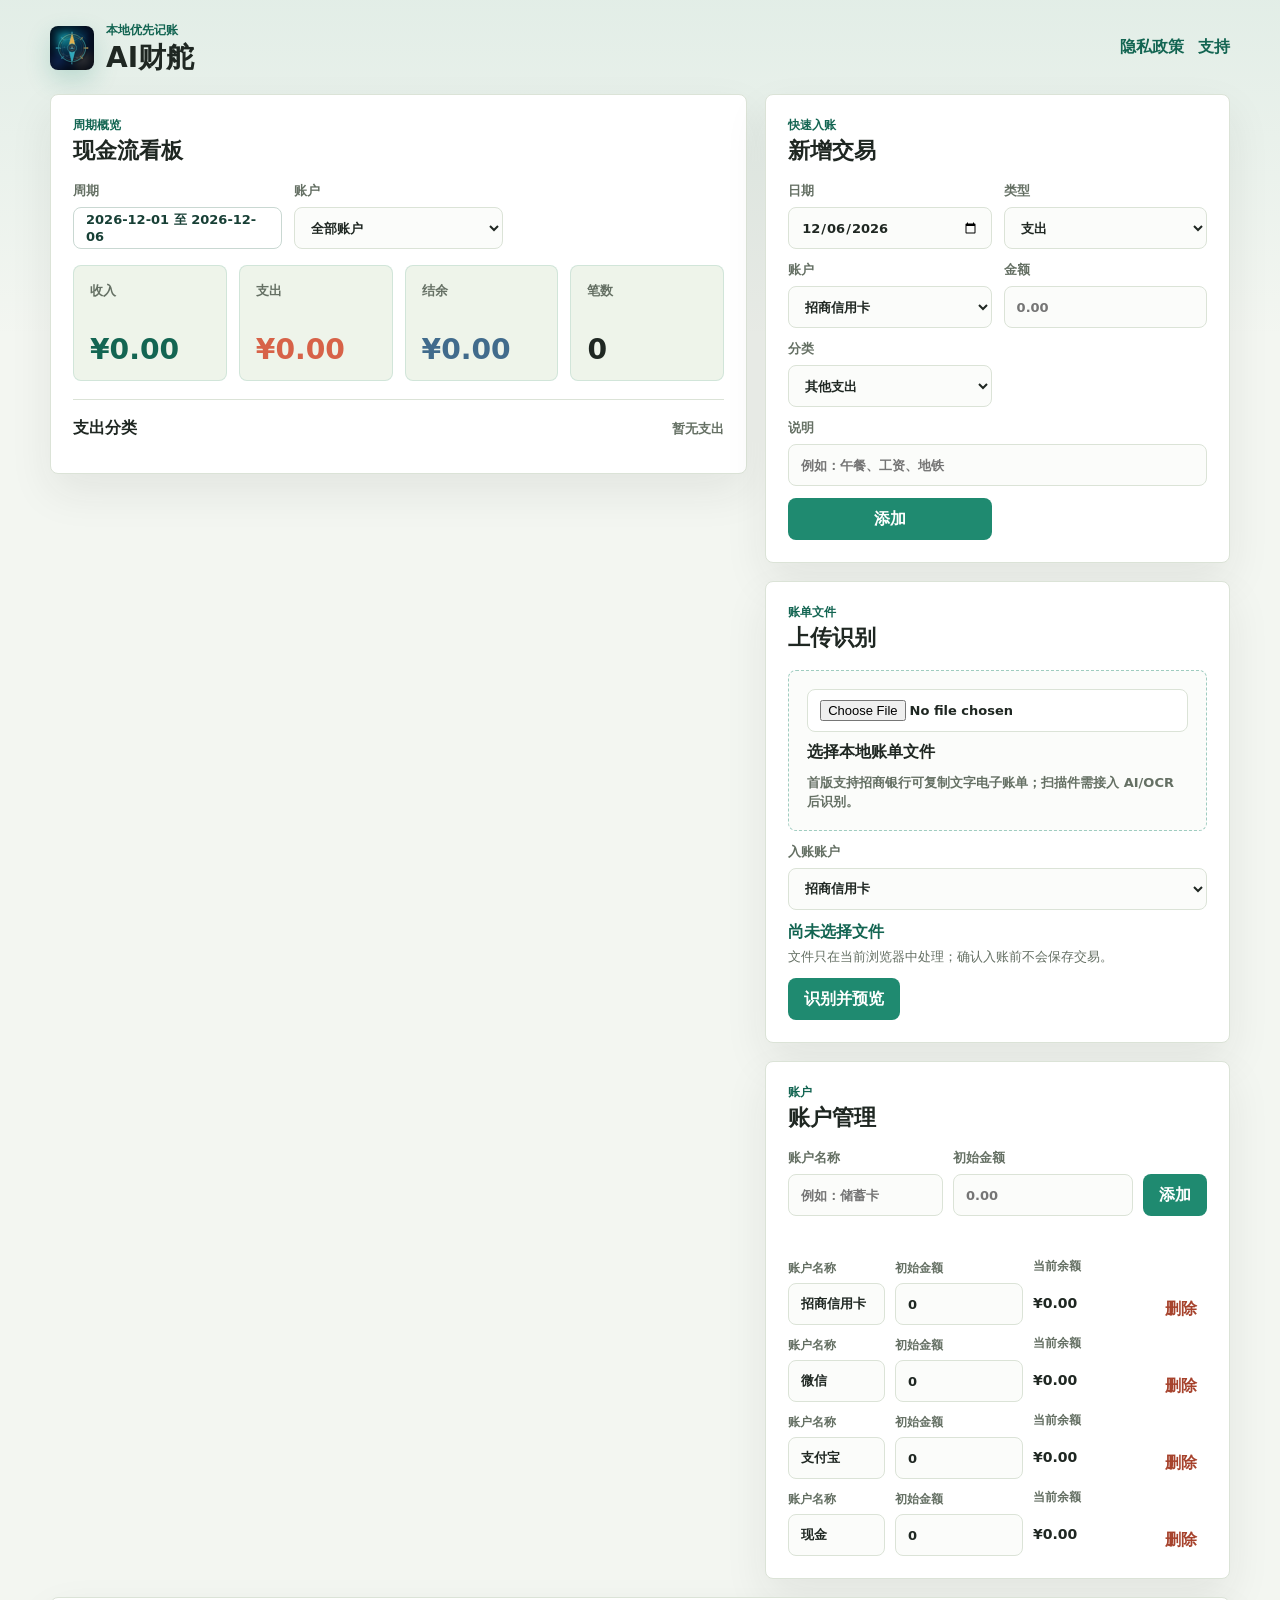
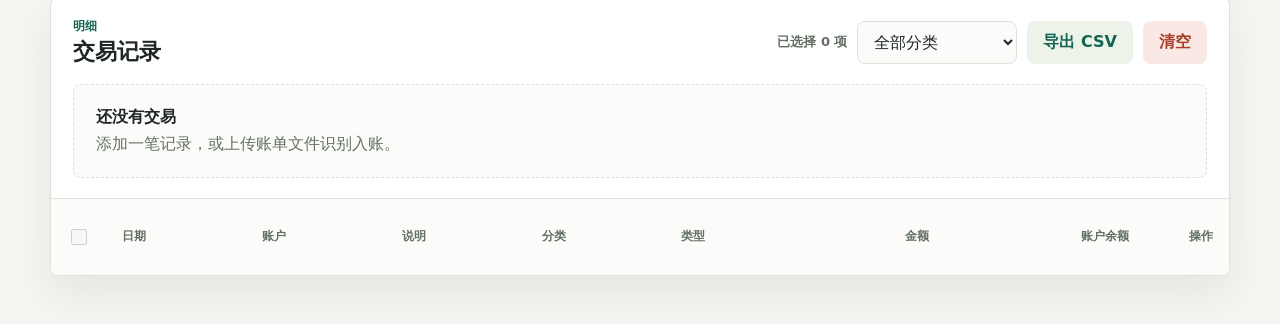
==== commit ca54b4e6: "Add typed category rules and quick transfers" ====
--- a/index.html
+++ b/index.html
@@ -110,14 +110,15 @@
           </label>
           <label>
             <span>类型</span>
-            <select id="directionInput" name="direction" required>
-              <option value="expense">支出</option>
-              <option value="income">收入</option>
-            </select>
-          </label>
-          <label>
-            <span>账户</span>
+            <select id="directionInput" name="direction" required></select>
+          </label>
+          <label>
+            <span id="accountInputLabel">账户</span>
             <select id="accountInput" name="account"></select>
+          </label>
+          <label id="transferToAccountField" class="is-hidden">
+            <span>转入账户</span>
+            <select id="transferToAccountInput" name="transferToAccount"></select>
           </label>
           <label>
             <span>金额</span>
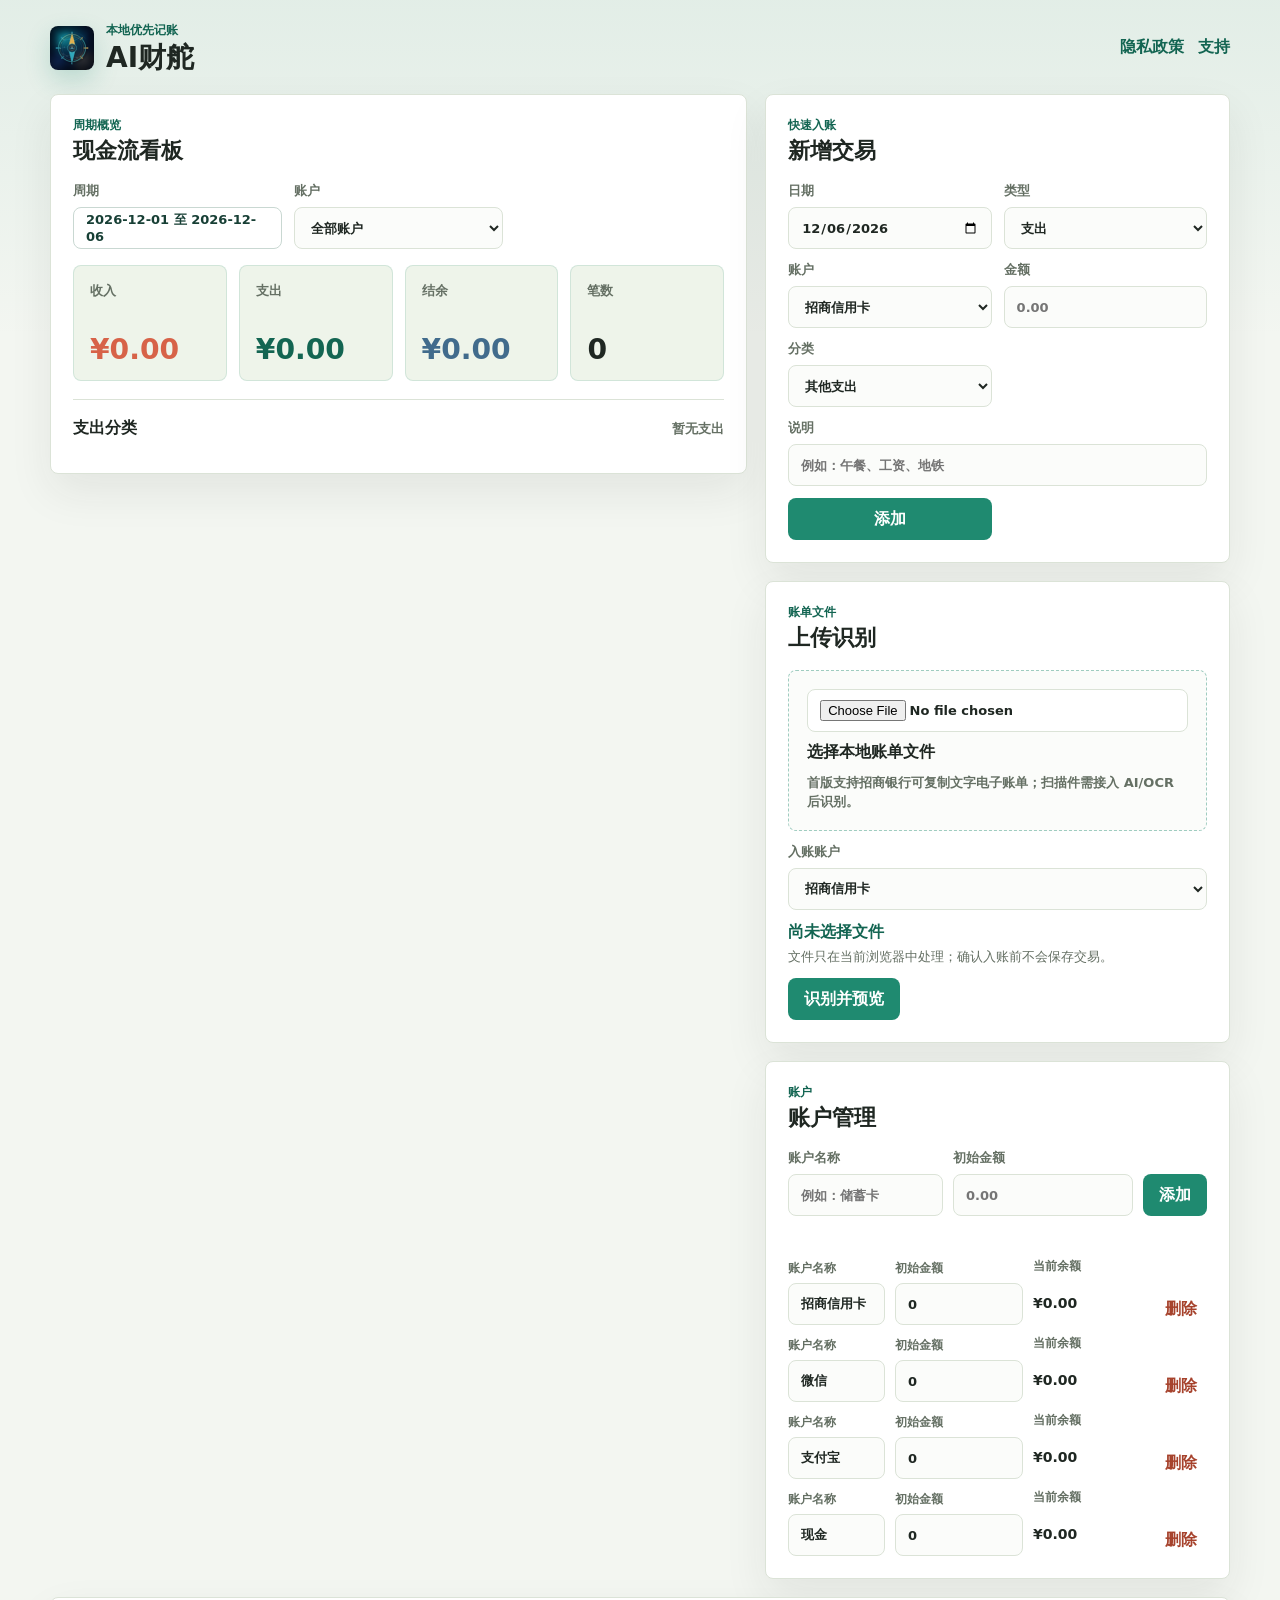
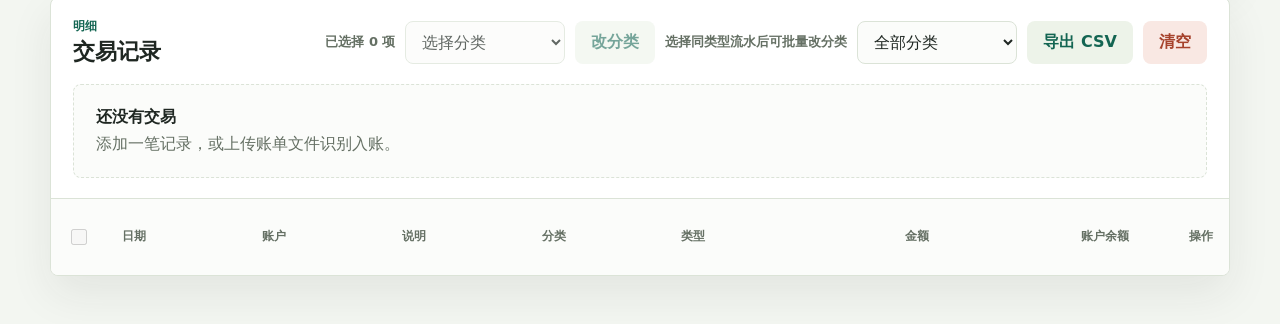
==== commit 42afb111: "Add ETC recommendations and bulk category edits" ====
--- a/index.html
+++ b/index.html
@@ -270,6 +270,9 @@
           </div>
           <div class="toolbar">
             <span id="selectedTransactionCount" class="selection-count" aria-live="polite">已选择 0 项</span>
+            <select id="bulkCategoryInput" aria-label="批量修改分类" disabled></select>
+            <button id="bulkCategoryButton" class="ghost-button" type="button" disabled>改分类</button>
+            <span id="bulkCategoryHint" class="selection-count bulk-category-hint" aria-live="polite">选择同类型流水后可批量改分类</span>
             <select id="categoryFilter" aria-label="筛选分类"></select>
             <button id="exportButton" class="ghost-button" type="button">导出 CSV</button>
             <button id="clearButton" class="danger-button" type="button">清空</button>
--- a/assets/styles.css
+++ b/assets/styles.css
@@ -426,11 +426,11 @@
 }
 
 .metric-income strong {
+  color: var(--coral);
+}
+
+.metric-expense strong {
   color: var(--green-dark);
-}
-
-.metric-expense strong {
-  color: var(--coral);
 }
 
 .metric-balance strong {
@@ -647,6 +647,10 @@
   width: 160px;
 }
 
+#bulkCategoryButton {
+  white-space: nowrap;
+}
+
 .selection-count {
   display: inline-flex;
   min-height: 36px;
@@ -654,6 +658,13 @@
   color: var(--muted);
   font-size: 13px;
   font-weight: 800;
+}
+
+.bulk-category-hint {
+  max-width: 190px;
+  justify-content: flex-start;
+  line-height: 1.35;
+  text-align: left;
 }
 
 .table-wrap {
@@ -708,16 +719,17 @@
 }
 
 .income-text {
+  color: var(--coral);
+  font-weight: 800;
+}
+
+.expense-text {
   color: var(--green-dark);
   font-weight: 800;
 }
 
-.expense-text {
-  color: var(--coral);
-  font-weight: 800;
-}
-
-.transfer-text {
+.transfer-text,
+.refunded-text {
   color: #69716d;
   font-weight: 800;
 }
@@ -727,9 +739,7 @@
   min-width: 48px;
   justify-content: center;
   border-radius: 999px;
-  background: #eef4ea;
   padding: 4px 9px;
-  color: var(--green-dark);
   font-size: 12px;
   font-weight: 800;
 }
@@ -744,8 +754,22 @@
   font-weight: 800;
 }
 
+.tag.income-tag,
+.type-tag.income-tag {
+  background: #f9e8e3;
+  color: var(--coral);
+}
+
+.tag.expense-tag,
+.type-tag.expense-tag {
+  background: #eef4ea;
+  color: var(--green-dark);
+}
+
 .tag.transfer-tag,
-.type-tag.transfer-tag {
+.type-tag.transfer-tag,
+.tag.refunded-tag,
+.type-tag.refunded-tag {
   background: #ecefed;
   color: #66706a;
 }
@@ -822,8 +846,17 @@
     width: 100%;
   }
 
+  .toolbar button {
+    width: 100%;
+  }
+
   .selection-count {
     min-height: 0;
+  }
+
+  .bulk-category-hint {
+    max-width: none;
+    width: 100%;
   }
 
   .overview-panel,
